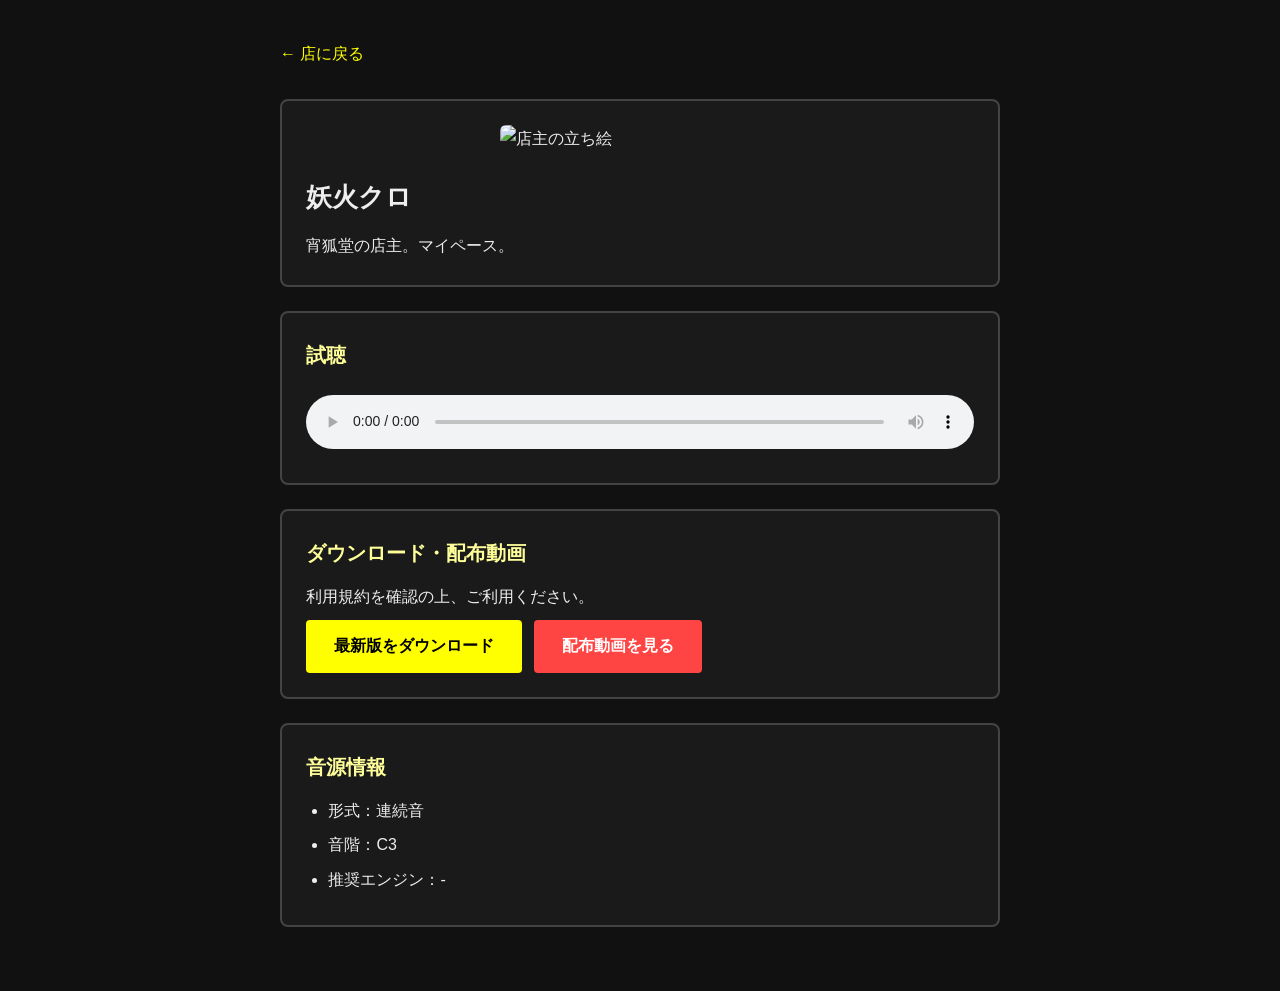
==== detail-shopkeeper.html @ 19652b04 "Add files via upload" ====
<!DOCTYPE html>
<html lang="ja">
<head>
  <meta charset="UTF-8">
  <meta name="viewport" content="width=device-width, initial-scale=1.0">
  <title>店主の音源 - 詳細</title>
  <style>
    * { margin: 0; padding: 0; box-sizing: border-box; }
    body {
      background: #111;
      color: #eee;
      font-family: "Hiragino Sans", "Yu Gothic", "MS Gothic", sans-serif;
      line-height: 1.8;
      padding: 40px 20px;
    }
    .container { max-width: 720px; margin: 0 auto; }
    a.back {
      display: inline-block;
      color: #ffff00;
      text-decoration: none;
      margin-bottom: 30px;
      font-size: 16px;
    }
    a.back:hover { text-decoration: underline; }
    .card {
      background: #1a1a1a;
      border: 2px solid #444;
      padding: 24px;
      border-radius: 8px;
      margin-bottom: 24px;
    }
    h1 { font-size: 26px; margin-bottom: 12px; }
    h2 { font-size: 20px; margin-bottom: 12px; color: #ffff99; }
    .tachi {
      max-width: 280px;
      width: 100%;
      display: block;
      margin: 0 auto 20px;
      border-radius: 6px;
    }
    .download-btn, .video-btn {
      display: inline-block;
      padding: 12px 28px;
      text-decoration: none;
      font-weight: bold;
      border-radius: 4px;
      margin: 8px 8px 0 0;
    }
    .download-btn {
      background: #ffff00;
      color: #000;
    }
    .download-btn:hover { background: #fff; }
    .video-btn {
      background: #ff4444;
      color: #fff;
    }
    .video-btn:hover { background: #ff6666; }
    audio { width: 100%; margin-top: 10px; }
    ul { padding-left: 1.4em; }
    li { margin-bottom: 6px; }
  </style>
</head>
<body>
  <div class="container">
    <a href="index.html" class="back">← 店に戻る</a>

    <div class="card">
      <img src="images/stand-shopkeeper.png" alt="店主の立ち絵" class="tachi">
      <h1>妖火クロ</h1>
      <p>宵狐堂の店主。マイペース。</p>
    </div>

    <div class="card">
      <h2>試聴</h2>
      <audio controls src="samples/shopkeeper-demo.mp3">
        お使いのブラウザは音声再生に対応していません。
      </audio>
    </div>

    <div class="card">
      <h2>ダウンロード・配布動画</h2>
      <p>利用規約を確認の上、ご利用ください。</p>
      <a href="https://www.dropbox.com/scl/fi/y4wu1rs2gu0re0cya1hs0/.zip?rlkey=u0ce9cgwadjxba7q49vmpx2ko&st=1z668yh6&dl=1
" class="download-btn" target="_blank" rel="noopener">
        最新版をダウンロード
      </a>
      <!-- ↓ ここを実際の配布動画URLに書き換えてください -->
      <a href="https://www.nicovideo.jp/watch/smXXXXXXXX" class="video-btn" target="_blank" rel="noopener">
        配布動画を見る
      </a>
    </div>

    <div class="card">
      <h2>音源情報</h2>
      <ul>
        <li>形式：連続音</li>
        <li>音階：C3</li>
        <li>推奨エンジン：-</li>
      </ul>
    </div>
  </div>
</body>
</html>
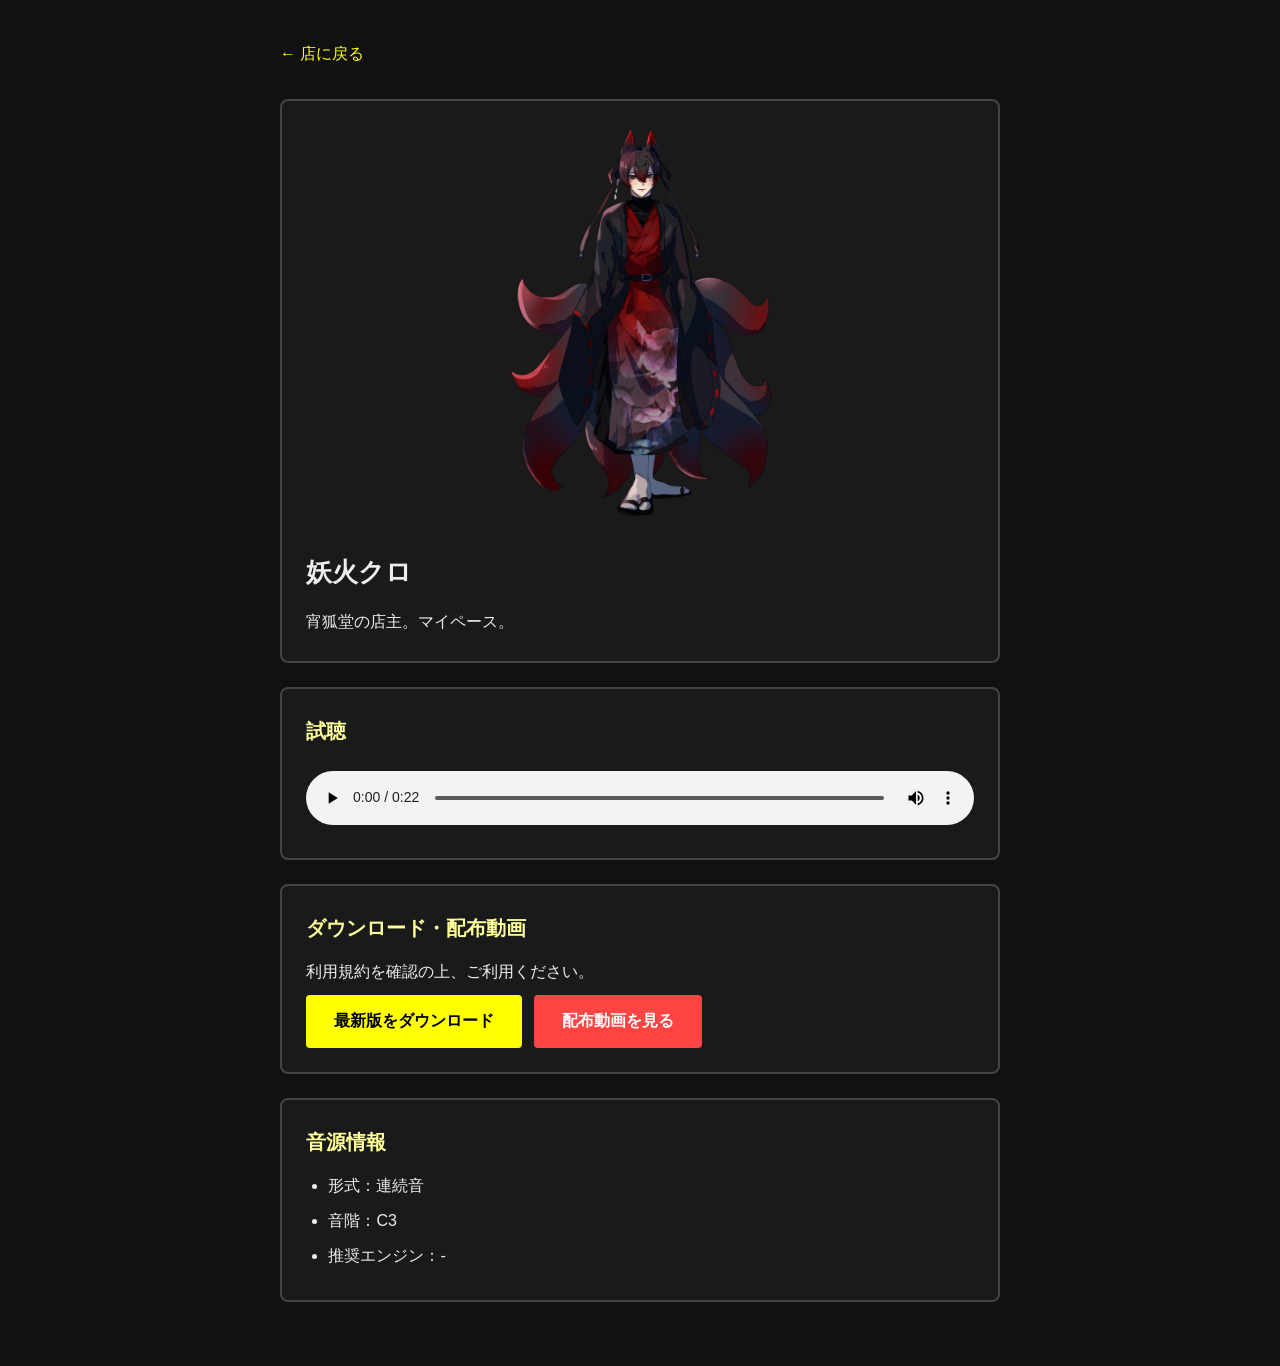
==== commit c6054515: "Update detail-shopkeeper.html" ====
--- a/detail-shopkeeper.html
+++ b/detail-shopkeeper.html
@@ -86,7 +86,7 @@
         最新版をダウンロード
       </a>
       <!-- ↓ ここを実際の配布動画URLに書き換えてください -->
-      <a href="https://www.nicovideo.jp/watch/smXXXXXXXX" class="video-btn" target="_blank" rel="noopener">
+      <a href="https://www.nicovideo.jp/watch/sm46850152" class="video-btn" target="_blank" rel="noopener">
         配布動画を見る
       </a>
     </div>
@@ -101,4 +101,4 @@
     </div>
   </div>
 </body>
-</html>+</html>
